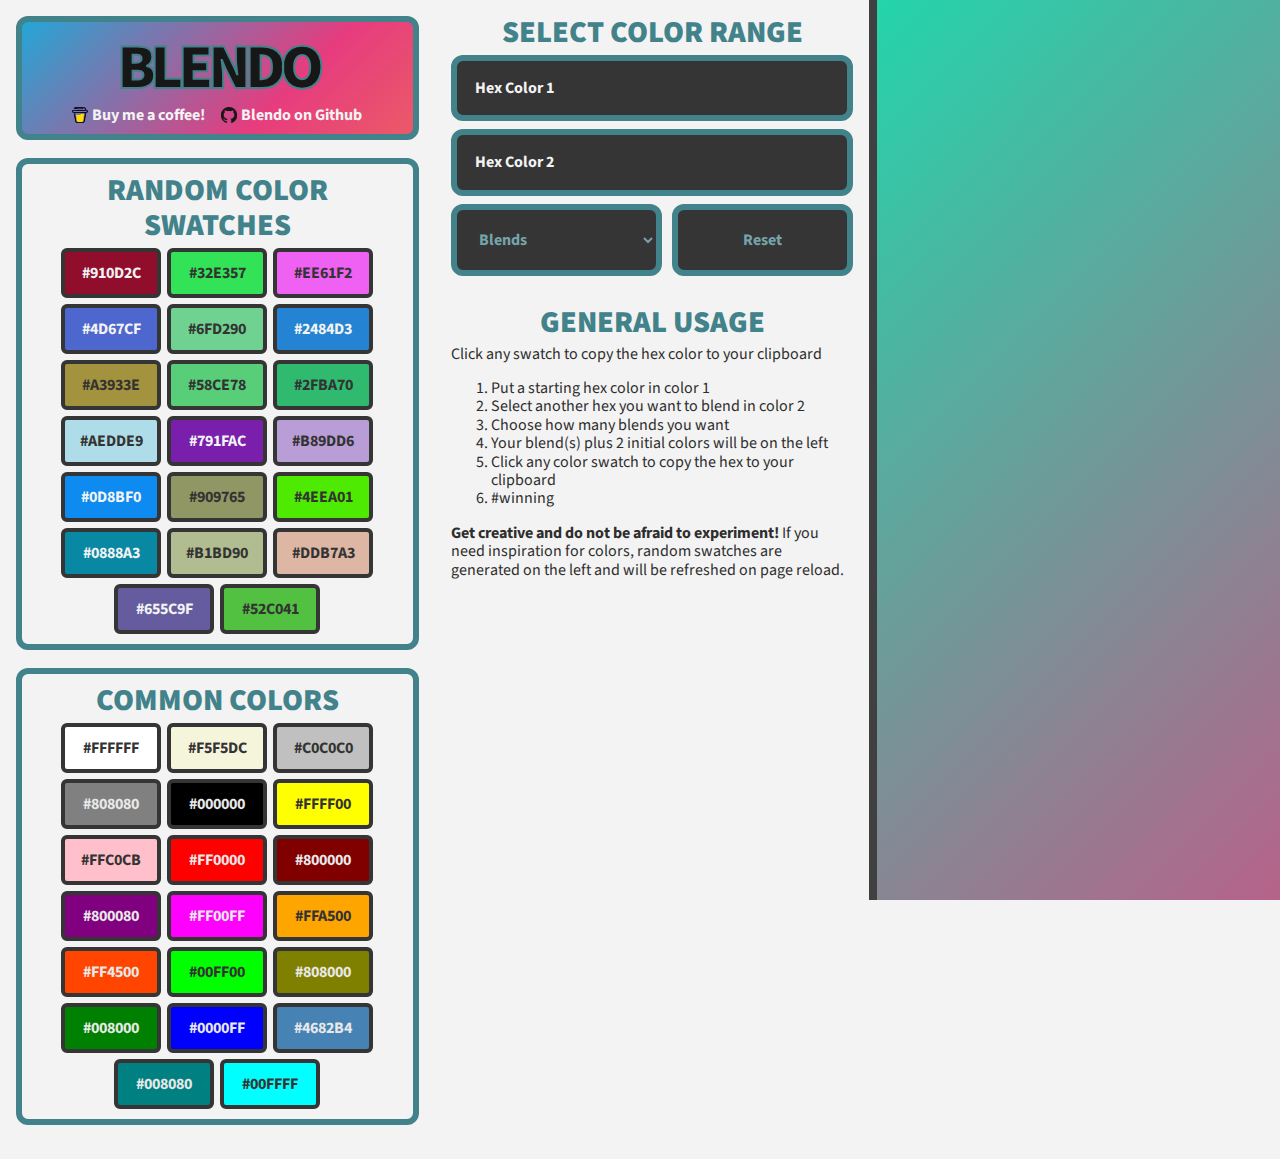
==== index.html @ 16f3e4ae "Added chenge even listeners" ====
<!DOCTYPE html>
<html lang="en">
<head>
    <meta charset="UTF-8">
    <meta http-equiv="X-UA-Compatible" content="IE=edge">
    <meta name="viewport" content="width=device-width, initial-scale=1.0">
    <meta name="robots" content="index, follow">
    <meta name="description" content="Blendo is a hex color blender used for web design.  Get inspiration with random color swatches and common colors easily selected and able to blend up to 10 times."/>
    <meta property="og:url" content="https://sfritsen.github.io/blendo/"/>
    <link rel="canonical" href="https://sfritsen.github.io/blendo/" />
    <link rel="apple-touch-icon" sizes="180x180" href="./images/apple-touch-icon.png">
    <link rel="icon" type="image/png" sizes="32x32" href="./images/favicon-32x32.png">
    <link rel="icon" type="image/png" sizes="16x16" href="./images/favicon-16x16.png">
    <link rel="stylesheet" href="./reset.css">
    <link rel="stylesheet" href="./style.css">
    <title>Blendo - Hex Color Blender</title>
</head>
<body>

    <main class="wrapper">
        <div class="col column1">
            <div class="logo">
                <div class="title">Blendo</div>
                <div class="subtitle">
                    <img class="icon" src="./images/bmc-logo-no-background.png" alt="github icon">
                    <a class="icon_text" href="https://www.buymeacoffee.com/sfritsen" target="_blank">Buy me a coffee!</a>
                    <img class="icon" src="./images/github.png" alt="github icon">
                    <a class="icon_text" href="https://github.com/sfritsen/blendo" target="_blank">Blendo on Github</a>    
                </div>
            </div>
            <div class="swatch_container">
                <div class="section_title">Random Color Swatches</div>
                <div class="swatches" id="random_swatch_container"></div>
            </div>
            <div class="swatch_container">
                <div class="section_title">Common Colors</div>
                <div class="swatches">
                    <div class="ctc color-swatch" style="background: #FFFFFF; color: #333333;">#FFFFFF</div>
                    <div class="ctc color-swatch" style="background: #f5f5dc; color: #333333;">#f5f5dc</div>
                    <div class="ctc color-swatch" style="background: #C0C0C0; color: #333333;">#C0C0C0</div>
                    <div class="ctc color-swatch" style="background: #808080; color: #e8e8e8;">#808080</div>
                    <div class="ctc color-swatch" style="background: #000000; color: #e8e8e8;">#000000</div>           
                    <div class="ctc color-swatch" style="background: #FFFF00; color: #333333;">#FFFF00</div>
                    <div class="ctc color-swatch" style="background: #ffc0cb; color: #333333;">#ffc0cb</div>
                    <div class="ctc color-swatch" style="background: #FF0000; color: #e8e8e8;">#FF0000</div>
                    <div class="ctc color-swatch" style="background: #800000; color: #e8e8e8;">#800000</div>
                    <div class="ctc color-swatch" style="background: #800080; color: #e8e8e8;">#800080</div>
                    <div class="ctc color-swatch" style="background: #FF00FF; color: #e8e8e8;">#FF00FF</div>
                    <div class="ctc color-swatch" style="background: #ffa500; color: #333333;">#ffa500</div>
                    <div class="ctc color-swatch" style="background: #ff4500; color: #e8e8e8;">#ff4500</div>
                    <div class="ctc color-swatch" style="background: #00FF00; color: #333333;">#00FF00</div>
                    <div class="ctc color-swatch" style="background: #808000; color: #e8e8e8;">#808000</div>
                    <div class="ctc color-swatch" style="background: #008000; color: #e8e8e8;">#008000</div>
                    <div class="ctc color-swatch" style="background: #0000FF; color: #e8e8e8;">#0000FF</div>
                    <div class="ctc color-swatch" style="background: #4682b4; color: #e8e8e8;">#4682b4</div>
                    <div class="ctc color-swatch" style="background: #008080; color: #e8e8e8;">#008080</div>
                    <div class="ctc color-swatch" style="background: #00FFFF; color: #333333">#00FFFF</div>
                </div>
            </div>
        </div>
        <div class="col column2">
            <div class="section_title">Select Color Range</div>
            <input id="color1" maxlength="7" value="" placeholder="Hex Color 1">
            <input id="color2" maxlength="7" value="" placeholder="Hex Color 2">
            <div class="controls-row">
                <select id="numberOfBlends">
                    <option selected>Blends</option>
                    <option id="1">1</option>
                    <option id="2">2</option>
                    <option id="3">3</option>
                    <option id="4">4</option>
                    <option id="5">5</option>
                    <option id="6">6</option>
                    <option id="7">7</option>
                    <option id="8">8</option>
                    <option id="9">9</option>
                    <option id="10">10</option>
                </select>
                <button id="btnReset">Reset</button>
            </div>
            <div class="usage_container">
                <div class="section_title">General usage</div>
                Click any swatch to copy the hex color to your clipboard
                <ol>
                    <li>Put a starting hex color in color 1</li>
                    <li>Select another hex you want to blend in color 2</li>
                    <li>Choose how many blends you want</li>
                    <li>Your blend(s) plus 2 initial colors will be on the left</li>
                    <li>Click any color swatch to copy the hex to your clipboard</li>
                    <li>#winning</li>
                </ol>

                <strong>Get creative and do not be afraid to experiment!</strong>
                If you need inspiration for colors, random swatches are generated on the left and will be refreshed on page reload.
            </div>
            <div class="alert_container" id="copied_alert"></div>
        </div>
        <div id="swatches" class="col column3"></div>
    </main>

</body>
</html>

<script type="text/javascript">

    window.addEventListener("load", function() {
        document.getElementById('copied_alert').style.display = 'none';
        generateColorGrid();
        ctcClickAdd();
        processHex();
    });

    function ctcClickAdd() {
        const swatches = document.querySelectorAll('.ctc');

        swatches.forEach(swatch => {
            swatch.addEventListener('click', copyToClipboard);
        });
    }

    function copyToClipboard(event) {
        // Get clicked contents
        const content = event.currentTarget.innerHTML;
        const copiedAlert = document.getElementById('copied_alert');
        
        // Copy to clipboard
        navigator.clipboard.writeText(content);

        // Show alert if not on mobile
        if (window.innerWidth > 576) {
            copiedAlert.style.display = "flex";
            copiedAlert.style.backgroundColor = content;

            // Clear classList
            copiedAlert.classList.remove('isLightBackground');
            copiedAlert.classList.remove('isDarkBackground');

            // Determine luminance for font color
            const luminance = isLightColor(content);
            if (luminance == true) {
                copiedAlert.classList.add('isLightBackground');
            } else {
                copiedAlert.classList.add('isDarkBackground');
            }
        }

        // Message to display in alert
        copiedAlert.innerHTML = content + "<br>Copied";

        // Set the delay (in milliseconds)
        const delay = 2000; // 2 seconds

        // Hide alert based on delay
        setTimeout(() => {
            copiedAlert.style.display = "none";
        }, delay);
    }

    function generateColorGrid() {

        let waterfallContainer = document.getElementById("random_swatch_container");

        for (let i = 0; i < 20; i++) {
            const swatch = document.createElement('div');
            let swatchColor = '#'+getRandomHexColor();

            swatch.classList.add('ctc');
            swatch.classList.add('color-swatch');

            // Determine luminance for font color
            const luminance = isLightColor(swatchColor);
            if (luminance == true) {
                swatch.classList.add('isLightBackground');
            } else {
                swatch.classList.add('isDarkBackground');
            }

            swatch.style.backgroundColor = swatchColor;
            swatch.id = "hex" + swatchColor;
            swatch.innerHTML = swatchColor;
            waterfallContainer.appendChild(swatch);
        }
    }

    document.getElementById("color1").addEventListener("keyup", (e) => {
        let color1 = document.getElementById("color1");
        color1.value = validateInput(color1);
        processHex();
    });

    document.getElementById("color1").addEventListener("change", (e) => {
        let color1 = document.getElementById("color1");
        color1.value = validateInput(color1);
        processHex();
    });

    document.getElementById("color2").addEventListener("keyup", (e) => {
        let color2 = document.getElementById("color2");
        color2.value = validateInput(color2);
        processHex();
    });

    document.getElementById("color2").addEventListener("change", (e) => {
        let color2 = document.getElementById("color2");
        color2.value = validateInput(color2);
        processHex();
    });

    document.getElementById("numberOfBlends").addEventListener("change", (e) => processHex() );

    document.getElementById("btnReset").addEventListener("click", (e) => {
        document.getElementById("color1").value = "";
        document.getElementById("color2").value = "";
        document.getElementById("numberOfBlends").selectedIndex = 0;
        swatches.innerHTML = '';
    });

    function validateInput(inputtxt) {
        // Allowed characters
        const validCharacters = /^[a-fA-F0-9#]+$/;

        // Check supplied input against valid characters
        if (validCharacters.test(inputtxt.value)) {

            // If only valid characters are used, check index of # or if one exists
            if (inputtxt.value.indexOf("#") === 0 || !inputtxt.value.includes("#")) {

                // Split the input into array
                const count = (inputtxt.value.split("#").length - 1);
                
                // Detects if multiple # are entered
                if (count > 1) {
                    return "";
                } else {
                    return inputtxt.value = inputtxt.value.replace(/\s/g, "");
                }
                
            } else {
                return "";
            }

        } else {
            // Invalid characters were found, clear input
            return "";
        }
    }

    function processHex() {
        // Get color1 and color2 and swatches container
        let color1 = document.getElementById("color1").value;
        let color2 = document.getElementById("color2").value;
        let numberOfBlends = document.getElementById("numberOfBlends").value;
        let swatches = document.getElementById("swatches");

        // Exit out if either color is empty
        if (!color1 || !color2) return;

        // Validate inputs
        color1 = hexColorValidation(color1);
        color2 = hexColorValidation(color2);

        // Clear blend swatches
        swatches.innerHTML = '';

        // Call midpoints function and pass the 2 colors
        const midpointColors = findMidpointColors(color1, color2, numberOfBlends);

        // Create fragment to append after foreach
        let toAdd = document.createDocumentFragment();

        // Calculates total divs plus the 2 supplied
        const totalDivs = Number(numberOfBlends) + 2;

        // Loop through returned array, calculate height and build divs for each
        midpointColors.forEach((value) => {

            // Calculate height percentage for every needed new div
            const divPercentage = Math.round((100 / Number(totalDivs)) * 100) / 100;

            // Create divs
            let newDiv = document.createElement('div');

            // Determine luminance for font color
            const luminance = isLightColor(value); 
            if (luminance == true) {
                newDiv.classList.add('isLightBackground');
            } else {
                newDiv.classList.add('isDarkBackground');
            }

            newDiv.classList.add('ctc'); // Add copy to clipboard
            newDiv.innerHTML = value;
            newDiv.style.backgroundColor = value;
            newDiv.style.height = divPercentage+'%';
            toAdd.appendChild(newDiv);
        });

        // Add to swatches section
        swatches.appendChild(toAdd);

        // ReAdd onclicks for copy to clipboard
        ctcClickAdd();
    }

    // Validate and clean inputted colors
    function hexColorValidation(hexColor) {

        // Get the first character of hexColor
        const hashtag = hexColor.charAt(0);

        // Strip the leading hashtag if found
        if (hashtag === "#") {
            hexColor = hexColor.substring(1);
        }

        // If hexColor is 3, convert to 6 digit hex
        if (hexColor.length === 3) {
            // Split the hex color into separate characters
            const [r, g, b] = hexColor.split('');

            // Convert each character to a 2 digit string and concatenate them
            hexColor = `${r}${r}${g}${g}${b}${b}`;
        }

        // To help prevent invalid inputs, fill random values to make full hex color
        const filler = 6 - hexColor.length;
        hexColor += getRandomHexColor(filler);

        // Add hashtag and return full hex color
        return hexColor = "#" + hexColor;
    }

    function getRandomHexColor(chars = 6) {
        const letters = '0123456789ABCDEF';
        let color = '';
        for (let i = 0; i < chars; i++) {
            color += letters[Math.floor(Math.random() * 16)];
        }
        return color;
    }

    function findMidpointColors(color1, color2, numberOfBlends) {
        // Steps to blend
        let steps = Number(numberOfBlends) + 1;
        
        // Size of each step
        let stepSize = 1 / steps;

        // Convert the hex color strings to RGB values
        let rgb1 = hexToRgb(color1);
        let rgb2 = hexToRgb(color2);

        // Calculate the step size for each color component
        let rStep = (rgb2.r - rgb1.r) * stepSize;
        let gStep = (rgb2.g - rgb1.g) * stepSize;
        let bStep = (rgb2.b - rgb1.b) * stepSize;

        // Create an array to store the midpoint colors
        let colors = [];

        // Loop through the steps and find the midpoint colors
        for (var i = 0; i <= steps; i++) {
            let r = Math.round(rgb1.r + rStep * i);
            let g = Math.round(rgb1.g + gStep * i);
            let b = Math.round(rgb1.b + bStep * i);
            colors.push(rgbToHex(r, g, b));
        }

        // Return the array of midpoint colors
        return colors;
    }

    // Determine light vs dark color for overlay text
    function isLightColor(hexColor) {

        // Convert hex color to RGB
        const red = parseInt(hexColor.substring(1, 3), 16);
        const green = parseInt(hexColor.substring(3, 5), 16);
        const blue = parseInt(hexColor.substring(5, 7), 16);

        // Calculate luminance using sRGB color space formula
        const luminance = 0.2126 * red + 0.7152 * green + 0.0722 * blue;

        // Compare relative luminance to threshold value
        if (luminance > 128) {
            return true; // Is light color
        } else {
            return false; // Is dark color
        }
    }

    // Convert hex color strings to RGB
    function hexToRgb(hex) {
        let r = parseInt(hex.slice(1, 3), 16);
        let g = parseInt(hex.slice(3, 5), 16);
        let b = parseInt(hex.slice(5, 7), 16);
        return { r: r, g: g, b: b };
    }

    // Convert RGB values to hex color
    function rgbToHex(r, g, b) {
        let hex = "#" + ((1 << 24) + (r << 16) + (g << 8) + b).toString(16).slice(1);
        return hex;
    }
    
</script>
---- style.css ----
@import url('https://fonts.googleapis.com/css2?family=Source+Sans+Pro:wght@400;900&display=swap');

:root {
    font-size: 16px;
    --col-padding: 16px;
    --global-border-radius: 12px;
    --border-size: 6px;
    --accent-color: #42828A;
    --light-color: #f3f3f3;
    --dark-color: #353535;
}

html, body {
    font-family: 'Source Sans Pro', sans-serif;
    font-weight: 400;
    color: #2e2e2e;
    background: var(--light-color);
    margin: 0;
    padding: 0;
}

.wrapper {
    display: flex;
    flex-wrap: wrap;
    height: 100vh;
}

.wrapper > * {
    box-sizing: border-box;
    flex-shrink: 0;
    width: 100%;
    max-width: 100%;
}

.col {
    flex: 1 0 0%;
}

.logo {
    background: linear-gradient(-45deg, #23d5ab, #ee7752, #e73c7e, #23a6d5);
    animation: gradient 6s ease infinite;
    background-size: 200% 200%;
    border: var(--border-size) solid var(--accent-color);
    border-radius: var(--global-border-radius);
    padding: 10px;
    text-align: center;
    margin-bottom: 18px;
}

.logo .title {
    font-size: 4rem;
    font-weight: 900;
    text-transform: uppercase;
    color: #171717;
    letter-spacing: -6px;
    -webkit-text-stroke: 2px var(--accent-color);
}

.logo a {
    margin-right: 16px;
}

.logo a:last-child {
    margin-right: 0;
}

.subtitle {
    display: flex;
    align-items: center;
    justify-content: center;
}

.icon {
    width: 16px;
    height: 16px;
    margin-right: 4px;
}

.icon_text {
    font-weight: bold;
}

@keyframes gradient {
	0% {
		background-position: 0% 50%;
	}
	50% {
		background-position: 100% 50%;
	}
	100% {
		background-position: 0% 50%;
	}
}

a:link, a:visited, a:active, a:focus {
    text-decoration: none;
    color: var(--light-color);
}
a:hover {
    text-decoration: underline;
    text-decoration-skip-ink: auto;
}

.column1{
    padding: var(--col-padding);
}

.column2 {
    display: flex;
    flex-direction: column;
    padding: var(--col-padding);
}

.column3 {
    background: linear-gradient(-45deg, #ee7752, #23a6d5, #e73c7e, #23d5ab);
    animation: gradient 8s ease infinite;
    background-size: 400% 400%;
    border-left: 8px solid #404040;
    padding: 0;
    height: 100vh;
}

.column3 > div {
    display: flex;
    align-items: center;
    justify-content: center;
    font-weight: bold;
    text-transform: uppercase;
}

.controls-row {
    display: flex;
    justify-content: space-between;
    gap: 10px;
}

.controls-row > * {
    flex-grow: 1;
}

.swatch_container {
    background: var(--light-color);
    border: var(--border-size) solid var(--accent-color);
    border-radius: var(--global-border-radius);
    padding: 10px;
    margin-bottom: 18px;
}

.section_title {
    font-size: 1.9rem;
    font-weight: 900;
    text-align: center;
    color: var(--accent-color);
    margin-bottom: 4px;
    text-transform: uppercase;
}

.swatches {
    display: flex;
    flex-wrap: wrap;
    align-items: center;
    justify-content: center;
    gap: 6px;
}

.color-swatch {
    display: flex;
    align-items: center;
    justify-content: space-evenly;
    border: 4px solid var(--dark-color);
    border-radius: 6px;
    width: 100px;
    height: 50px;
    font-weight: bold;
    text-transform: uppercase;
    text-align: center;
    cursor: pointer;
}

input {
    background: var(--dark-color);
    border: var(--border-size) solid var(--accent-color);
    border-radius: var(--global-border-radius);
    padding: 18px;
    font-weight: bold;
    color: #76a4aa;
    margin-bottom: 8px;
    outline: none;
}

select {
    background: var(--dark-color);
    border: var(--border-size) solid var(--accent-color);
    border-radius: var(--global-border-radius);
    padding: 18px;
    font-weight: bold;
    color: #76a4aa;
}

::-webkit-input-placeholder {
    font-weight: bold;
    color: var(--light-color);
}

::-moz-placeholder {
    font-weight: bold;
    color: var(--light-color);
}

::-ms-placeholder {
    font-weight: bold;
    color: var(--light-color);
}

::placeholder {
    font-weight: bold;
    color: var(--light-color);
}

button {
    background: var(--dark-color);
    border: var(--border-size) solid var(--accent-color);
    border-radius: var(--global-border-radius);
    padding: 18px;
    font-weight: bold;
    color: #76a4aa;
    transition: 0.5s;
}

button:hover {
    background: var(--accent-color);
    color: var(--dark-color);
}

.usage_container {
    font-size: 1rem;
    margin: 30px 0;
}

.alert_container {
    display: none;
    align-items: center;
    justify-content: center;
    border: var(--border-size) solid var(--dark-color);
    border-radius: var(--global-border-radius);
    padding: 20px 0;
    text-transform: uppercase;
    font-size: 2rem;
    font-weight: 900;
    text-align: center;
}

.ctc {
    cursor: pointer;
}

.isLightBackground {
    color: #333;
}

.isDarkBackground {
    color: var(--light-color);
}

@media (max-width: 576px) {
    .col {
        flex-basis: auto;
    }
    .column1 {
        padding-bottom: 0;
        margin-bottom: -8px;
    }
    .column2 {
        padding-top: 0;
    }
    .column3 {
        border-left: none;
        height: 500px;
    }
    .swatch_container, .usage_container {
        display: none;
    }
    .subtitle {
        font-size: 0.9rem;
    }
    .section_title {
        font-size: 1.7rem;
        margin-bottom: 4px;
    }
    input, select, button {
        padding: 12px;
        margin-bottom: 8px;
    }
}
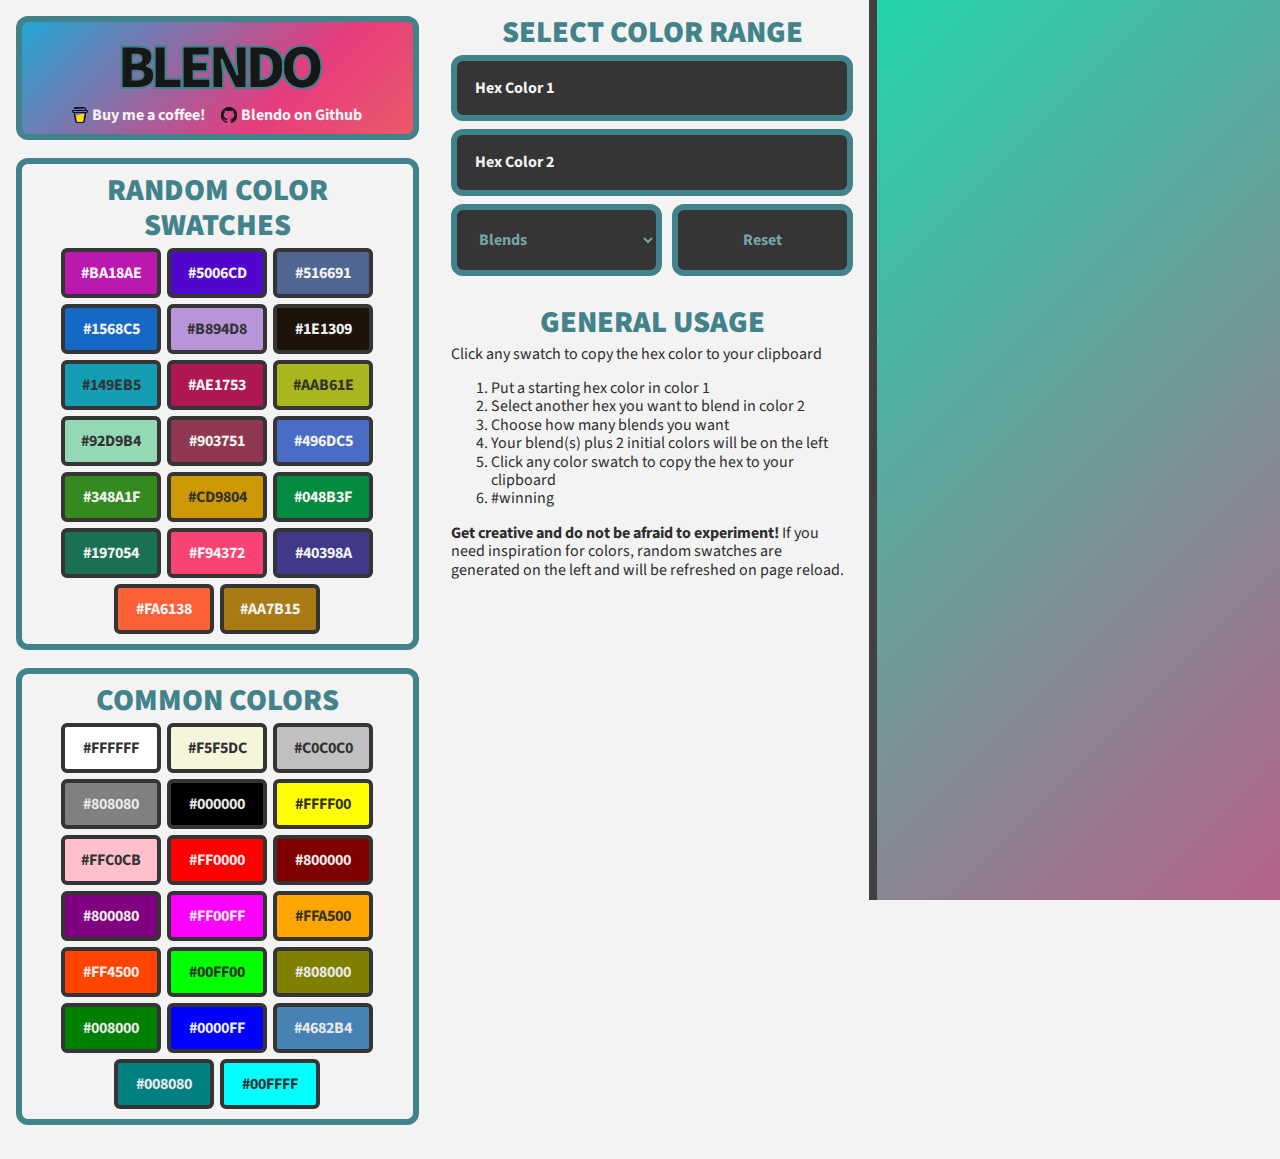
==== commit 940954af: "Added chenge even listeners" ====
--- a/index.html
+++ b/index.html
@@ -182,32 +182,28 @@
         }
     }
 
-    document.getElementById("color1").addEventListener("keyup", (e) => {
+    // Process color inputs
+    document.getElementById("color1").addEventListener("keyup", (e) => processColor1());
+    document.getElementById("color1").addEventListener("change", (e) => processColor1());
+    document.getElementById("color2").addEventListener("keyup", (e) => processColor2());
+    document.getElementById("color2").addEventListener("change", (e) => processColor2());
+
+    function processColor1() {
         let color1 = document.getElementById("color1");
         color1.value = validateInput(color1);
         processHex();
-    });
-
-    document.getElementById("color1").addEventListener("change", (e) => {
-        let color1 = document.getElementById("color1");
-        color1.value = validateInput(color1);
-        processHex();
-    });
-
-    document.getElementById("color2").addEventListener("keyup", (e) => {
+    }
+
+    function processColor2() {
         let color2 = document.getElementById("color2");
         color2.value = validateInput(color2);
         processHex();
-    });
-
-    document.getElementById("color2").addEventListener("change", (e) => {
-        let color2 = document.getElementById("color2");
-        color2.value = validateInput(color2);
-        processHex();
-    });
-
+    }
+
+    // Event listener for blends select
     document.getElementById("numberOfBlends").addEventListener("change", (e) => processHex() );
 
+    // Reset button
     document.getElementById("btnReset").addEventListener("click", (e) => {
         document.getElementById("color1").value = "";
         document.getElementById("color2").value = "";
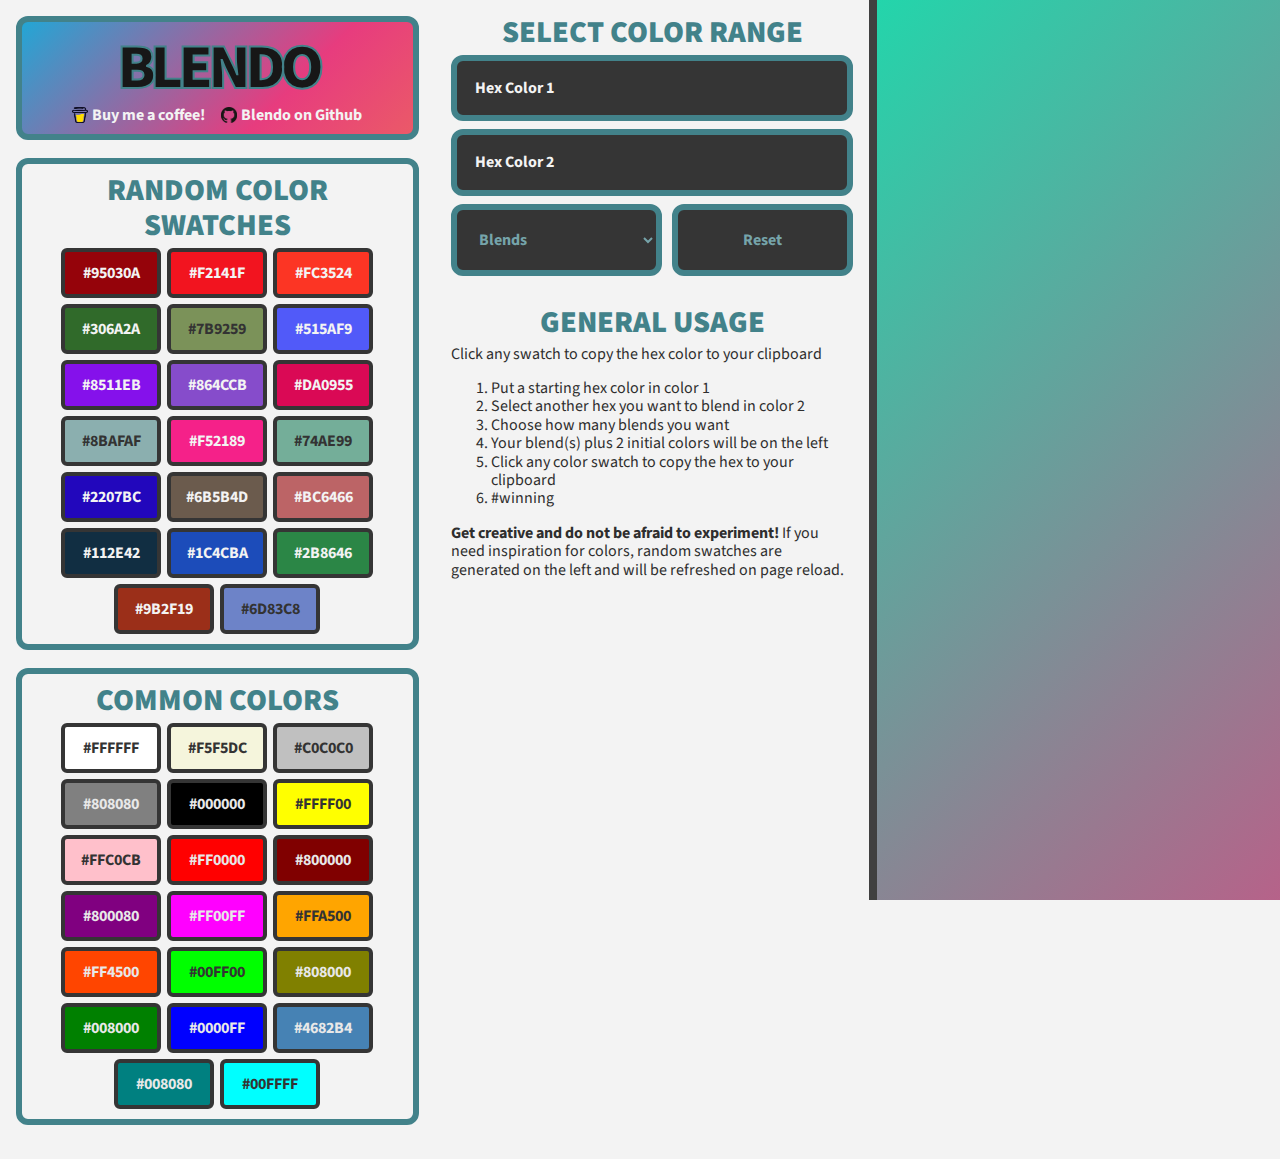
==== commit 1299f916: "Paste listener added" ====
--- a/index.html
+++ b/index.html
@@ -110,6 +110,37 @@
         processHex();
     });
 
+    // Process color inputs
+    document.getElementById("color1").addEventListener("keyup", (e) => processColor1());
+    document.getElementById("color1").addEventListener("change", (e) => processColor1());
+    document.getElementById("color1").addEventListener("paste", (e) => processColor1());
+    document.getElementById("color2").addEventListener("keyup", (e) => processColor2());
+    document.getElementById("color2").addEventListener("change", (e) => processColor2());
+    document.getElementById("color2").addEventListener("paste", (e) => processColor2());
+
+    function processColor1() {
+        let color1 = document.getElementById("color1");
+        color1.value = validateInput(color1);
+        processHex();
+    }
+
+    function processColor2() {
+        let color2 = document.getElementById("color2");
+        color2.value = validateInput(color2);
+        processHex();
+    }
+
+    // Event listener for blends select
+    document.getElementById("numberOfBlends").addEventListener("change", (e) => processHex() );
+
+    // Reset button
+    document.getElementById("btnReset").addEventListener("click", (e) => {
+        document.getElementById("color1").value = "";
+        document.getElementById("color2").value = "";
+        document.getElementById("numberOfBlends").selectedIndex = 0;
+        swatches.innerHTML = '';
+    });
+
     function ctcClickAdd() {
         const swatches = document.querySelectorAll('.ctc');
 
@@ -181,35 +212,6 @@
             waterfallContainer.appendChild(swatch);
         }
     }
-
-    // Process color inputs
-    document.getElementById("color1").addEventListener("keyup", (e) => processColor1());
-    document.getElementById("color1").addEventListener("change", (e) => processColor1());
-    document.getElementById("color2").addEventListener("keyup", (e) => processColor2());
-    document.getElementById("color2").addEventListener("change", (e) => processColor2());
-
-    function processColor1() {
-        let color1 = document.getElementById("color1");
-        color1.value = validateInput(color1);
-        processHex();
-    }
-
-    function processColor2() {
-        let color2 = document.getElementById("color2");
-        color2.value = validateInput(color2);
-        processHex();
-    }
-
-    // Event listener for blends select
-    document.getElementById("numberOfBlends").addEventListener("change", (e) => processHex() );
-
-    // Reset button
-    document.getElementById("btnReset").addEventListener("click", (e) => {
-        document.getElementById("color1").value = "";
-        document.getElementById("color2").value = "";
-        document.getElementById("numberOfBlends").selectedIndex = 0;
-        swatches.innerHTML = '';
-    });
 
     function validateInput(inputtxt) {
         // Allowed characters
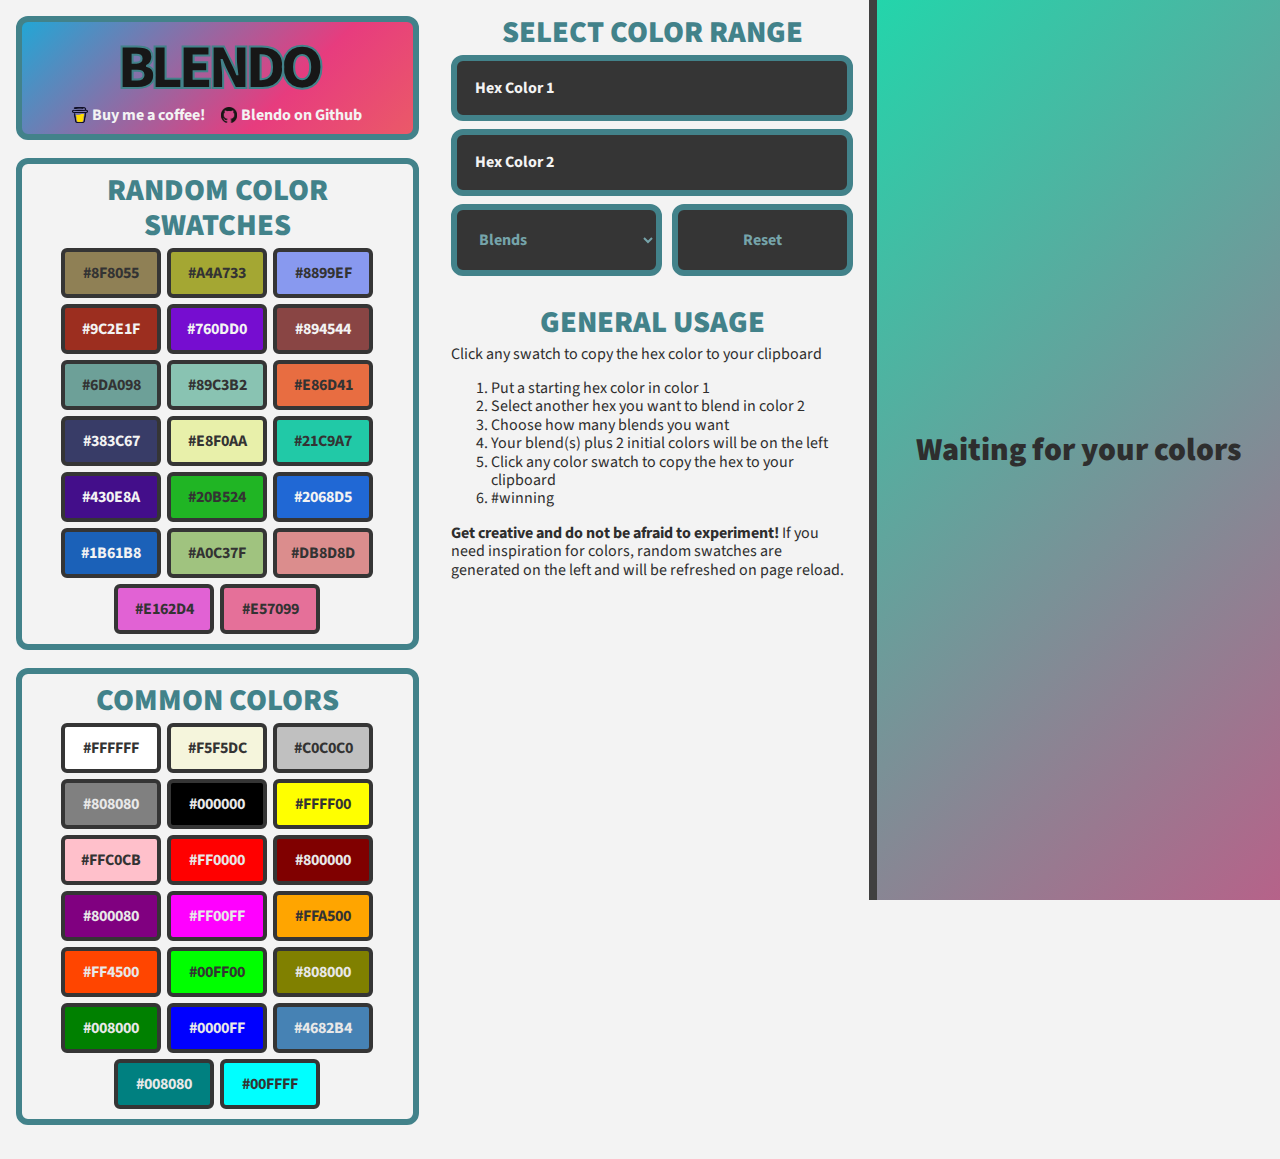
==== commit 85ac4a52: "Adding waiting message" ====
--- a/index.html
+++ b/index.html
@@ -103,7 +103,10 @@
 
 <script type="text/javascript">
 
+    const swatchFillerText = '<span>Waiting for your colors</span>';
+
     window.addEventListener("load", function() {
+        document.getElementById('swatches').innerHTML = swatchFillerText;
         document.getElementById('copied_alert').style.display = 'none';
         generateColorGrid();
         ctcClickAdd();
@@ -138,7 +141,8 @@
         document.getElementById("color1").value = "";
         document.getElementById("color2").value = "";
         document.getElementById("numberOfBlends").selectedIndex = 0;
-        swatches.innerHTML = '';
+        swatches.innerHTML = swatchFillerText;
+        swatches.style.display = 'flex';
     });
 
     function ctcClickAdd() {
@@ -153,6 +157,9 @@
         // Get clicked contents
         const content = event.currentTarget.innerHTML;
         const copiedAlert = document.getElementById('copied_alert');
+
+        // Clear existing alert
+        copiedAlert.innerHTML = "";
         
         // Copy to clipboard
         navigator.clipboard.writeText(content);
@@ -168,18 +175,15 @@
 
             // Determine luminance for font color
             const luminance = isLightColor(content);
-            if (luminance == true) {
-                copiedAlert.classList.add('isLightBackground');
-            } else {
-                copiedAlert.classList.add('isDarkBackground');
-            }
+            let bgColor = (luminance === true) ? 'isLightBackground' : 'isDarkBackground';
+            copiedAlert.classList.add(bgColor);
         }
 
         // Message to display in alert
         copiedAlert.innerHTML = content + "<br>Copied";
 
         // Set the delay (in milliseconds)
-        const delay = 2000; // 2 seconds
+        const delay = 3000; // 3 seconds
 
         // Hide alert based on delay
         setTimeout(() => {
@@ -195,17 +199,13 @@
             const swatch = document.createElement('div');
             let swatchColor = '#'+getRandomHexColor();
 
+            // Determine luminance for font color
+            const luminance = isLightColor(swatchColor);
+            let bgColor = (luminance === true) ? 'isLightBackground' : 'isDarkBackground';
+
             swatch.classList.add('ctc');
             swatch.classList.add('color-swatch');
-
-            // Determine luminance for font color
-            const luminance = isLightColor(swatchColor);
-            if (luminance == true) {
-                swatch.classList.add('isLightBackground');
-            } else {
-                swatch.classList.add('isDarkBackground');
-            }
-
+            swatch.classList.add(bgColor);
             swatch.style.backgroundColor = swatchColor;
             swatch.id = "hex" + swatchColor;
             swatch.innerHTML = swatchColor;
@@ -227,11 +227,7 @@
                 const count = (inputtxt.value.split("#").length - 1);
                 
                 // Detects if multiple # are entered
-                if (count > 1) {
-                    return "";
-                } else {
-                    return inputtxt.value = inputtxt.value.replace(/\s/g, "");
-                }
+                return count > 1 ? "" : inputtxt.value = inputtxt.value.replace(/\s/g, "");
                 
             } else {
                 return "";
@@ -251,7 +247,7 @@
         let swatches = document.getElementById("swatches");
 
         // Exit out if either color is empty
-        if (!color1 || !color2) return;
+        if (!color1 || !color2 || numberOfBlends === 'Blends') return;
 
         // Validate inputs
         color1 = hexColorValidation(color1);
@@ -259,6 +255,7 @@
 
         // Clear blend swatches
         swatches.innerHTML = '';
+        swatches.style.display = 'block';
 
         // Call midpoints function and pass the 2 colors
         const midpointColors = findMidpointColors(color1, color2, numberOfBlends);
@@ -275,17 +272,13 @@
             // Calculate height percentage for every needed new div
             const divPercentage = Math.round((100 / Number(totalDivs)) * 100) / 100;
 
+            // Determine luminance for font color
+            const luminance = isLightColor(value); 
+            let bgColor = (luminance === true) ? 'isLightBackground' : 'isDarkBackground';
+
             // Create divs
             let newDiv = document.createElement('div');
-
-            // Determine luminance for font color
-            const luminance = isLightColor(value); 
-            if (luminance == true) {
-                newDiv.classList.add('isLightBackground');
-            } else {
-                newDiv.classList.add('isDarkBackground');
-            }
-
+            newDiv.classList.add(bgColor);
             newDiv.classList.add('ctc'); // Add copy to clipboard
             newDiv.innerHTML = value;
             newDiv.style.backgroundColor = value;
@@ -307,9 +300,7 @@
         const hashtag = hexColor.charAt(0);
 
         // Strip the leading hashtag if found
-        if (hashtag === "#") {
-            hexColor = hexColor.substring(1);
-        }
+        hashtag === "#" ? hexColor = hexColor.substring(1) : null;
 
         // If hexColor is 3, convert to 6 digit hex
         if (hexColor.length === 3) {
@@ -380,11 +371,7 @@
         const luminance = 0.2126 * red + 0.7152 * green + 0.0722 * blue;
 
         // Compare relative luminance to threshold value
-        if (luminance > 128) {
-            return true; // Is light color
-        } else {
-            return false; // Is dark color
-        }
+        return luminance > 128 ? true : false;
     }
 
     // Convert hex color strings to RGB
--- a/style.css
+++ b/style.css
@@ -112,6 +112,9 @@
 }
 
 .column3 {
+    display: flex;
+    align-items: center;
+    justify-content: center;
     background: linear-gradient(-45deg, #ee7752, #23a6d5, #e73c7e, #23d5ab);
     animation: gradient 8s ease infinite;
     background-size: 400% 400%;
@@ -128,6 +131,12 @@
     text-transform: uppercase;
 }
 
+.column3 span {
+    font-size: 2rem;
+    font-weight: 900;
+    text-align: center;
+}
+
 .controls-row {
     display: flex;
     justify-content: space-between;
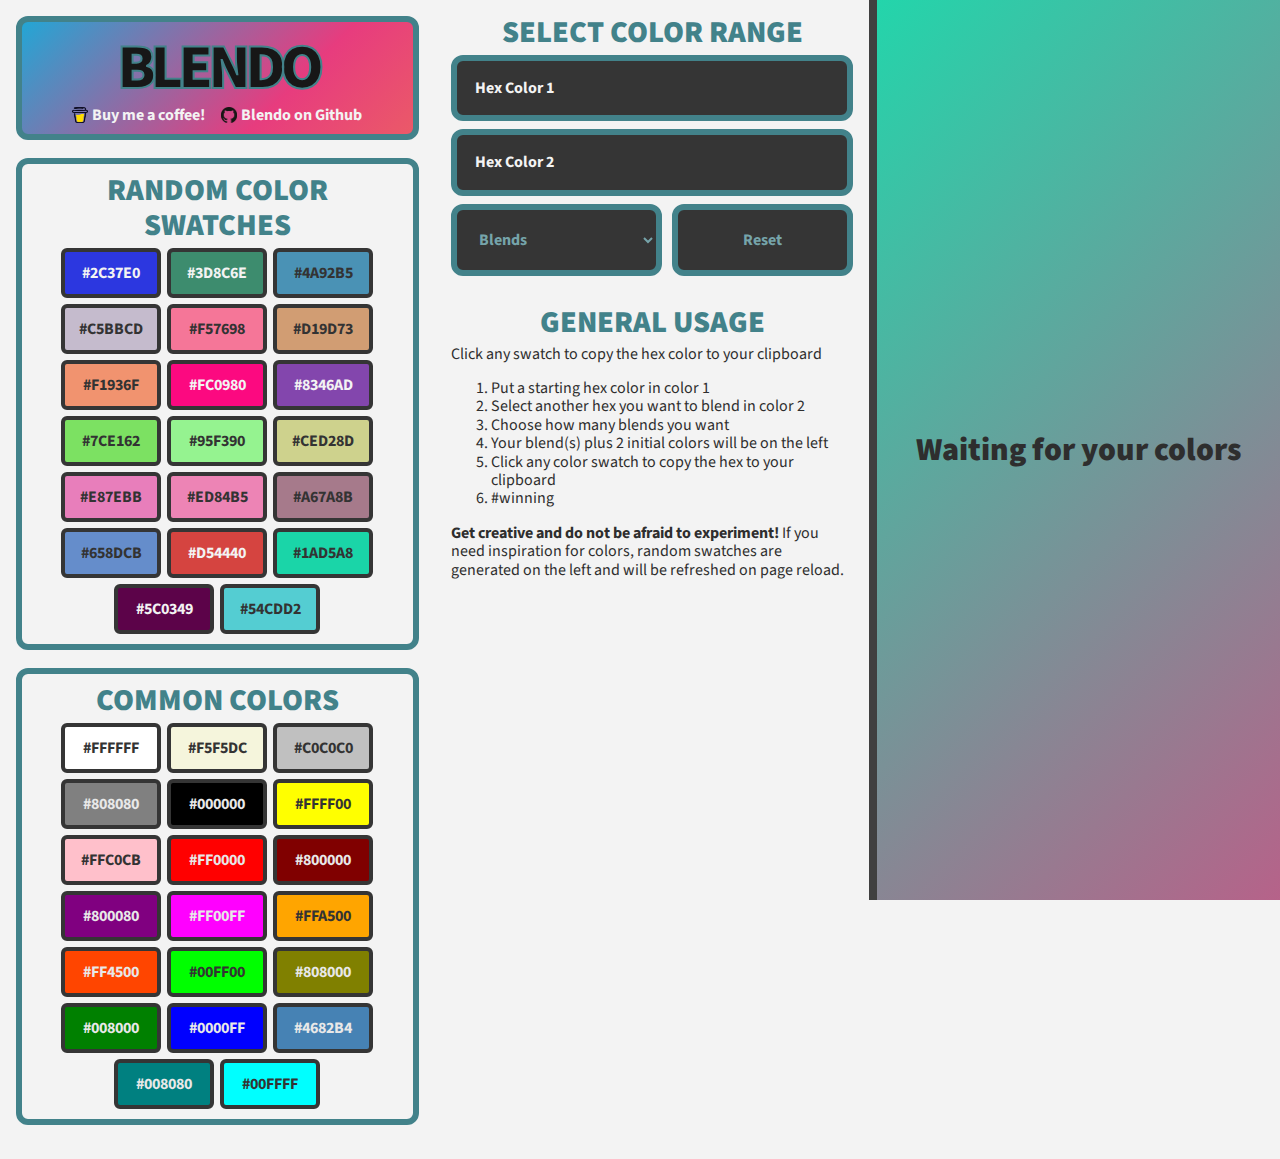
==== commit 768134e0: "Cleanup" ====
--- a/index.html
+++ b/index.html
@@ -7,7 +7,7 @@
     <meta name="robots" content="index, follow">
     <meta name="description" content="Blendo is a hex color blender used for web design.  Get inspiration with random color swatches and common colors easily selected and able to blend up to 10 times."/>
     <meta property="og:url" content="https://sfritsen.github.io/blendo/"/>
-    <link rel="canonical" href="https://sfritsen.github.io/blendo/" />
+    <link rel="canonical" href="https://sfritsen.github.io/blendo/"/>
     <link rel="apple-touch-icon" sizes="180x180" href="./images/apple-touch-icon.png">
     <link rel="icon" type="image/png" sizes="32x32" href="./images/favicon-32x32.png">
     <link rel="icon" type="image/png" sizes="16x16" href="./images/favicon-16x16.png">
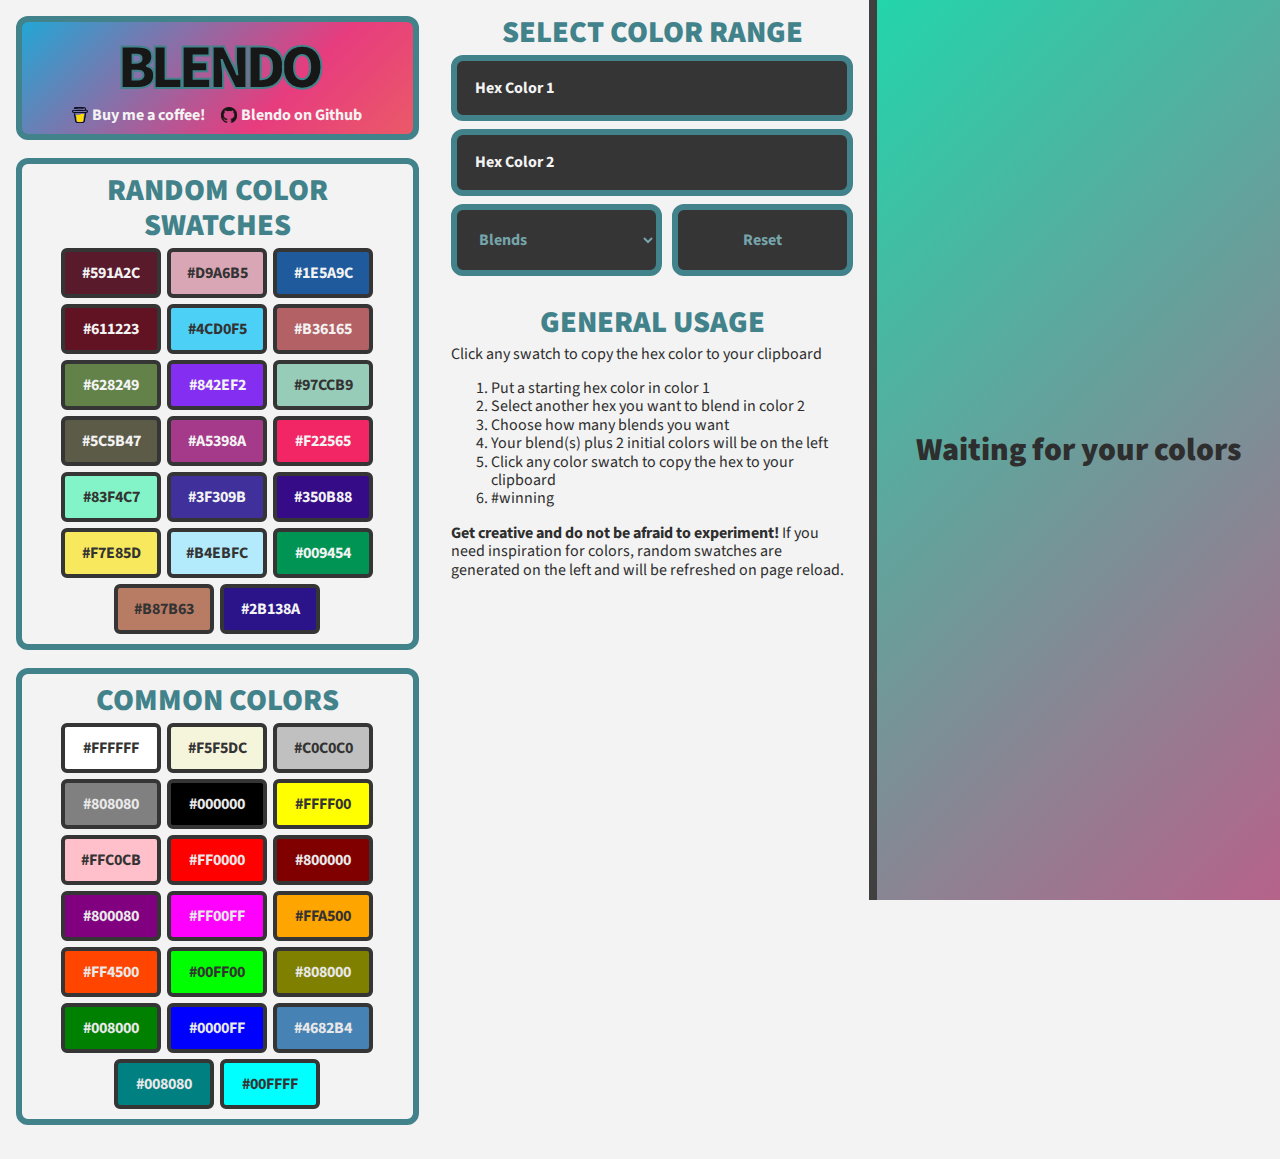
==== commit 1e76e05b: "Mobile view changed" ====
--- a/index.html
+++ b/index.html
@@ -6,8 +6,8 @@
     <meta name="viewport" content="width=device-width, initial-scale=1.0">
     <meta name="robots" content="index, follow">
     <meta name="description" content="Blendo is a hex color blender used for web design.  Get inspiration with random color swatches and common colors easily selected and able to blend up to 10 times."/>
-    <meta property="og:url" content="https://sfritsen.github.io/blendo/"/>
-    <link rel="canonical" href="https://sfritsen.github.io/blendo/"/>
+    <meta property="og:url" content="https://blendo.sadashes.com"/>
+    <link rel="canonical" href="https://blendo.sadashes.com"/>
     <link rel="apple-touch-icon" sizes="180x180" href="./images/apple-touch-icon.png">
     <link rel="icon" type="image/png" sizes="32x32" href="./images/favicon-32x32.png">
     <link rel="icon" type="image/png" sizes="16x16" href="./images/favicon-16x16.png">
--- a/style.css
+++ b/style.css
@@ -286,7 +286,10 @@
         border-left: none;
         height: 500px;
     }
-    .swatch_container, .usage_container {
+    /* .swatch_container, .usage_container {
+        display: none;
+    } */
+    .usage_container {
         display: none;
     }
     .subtitle {
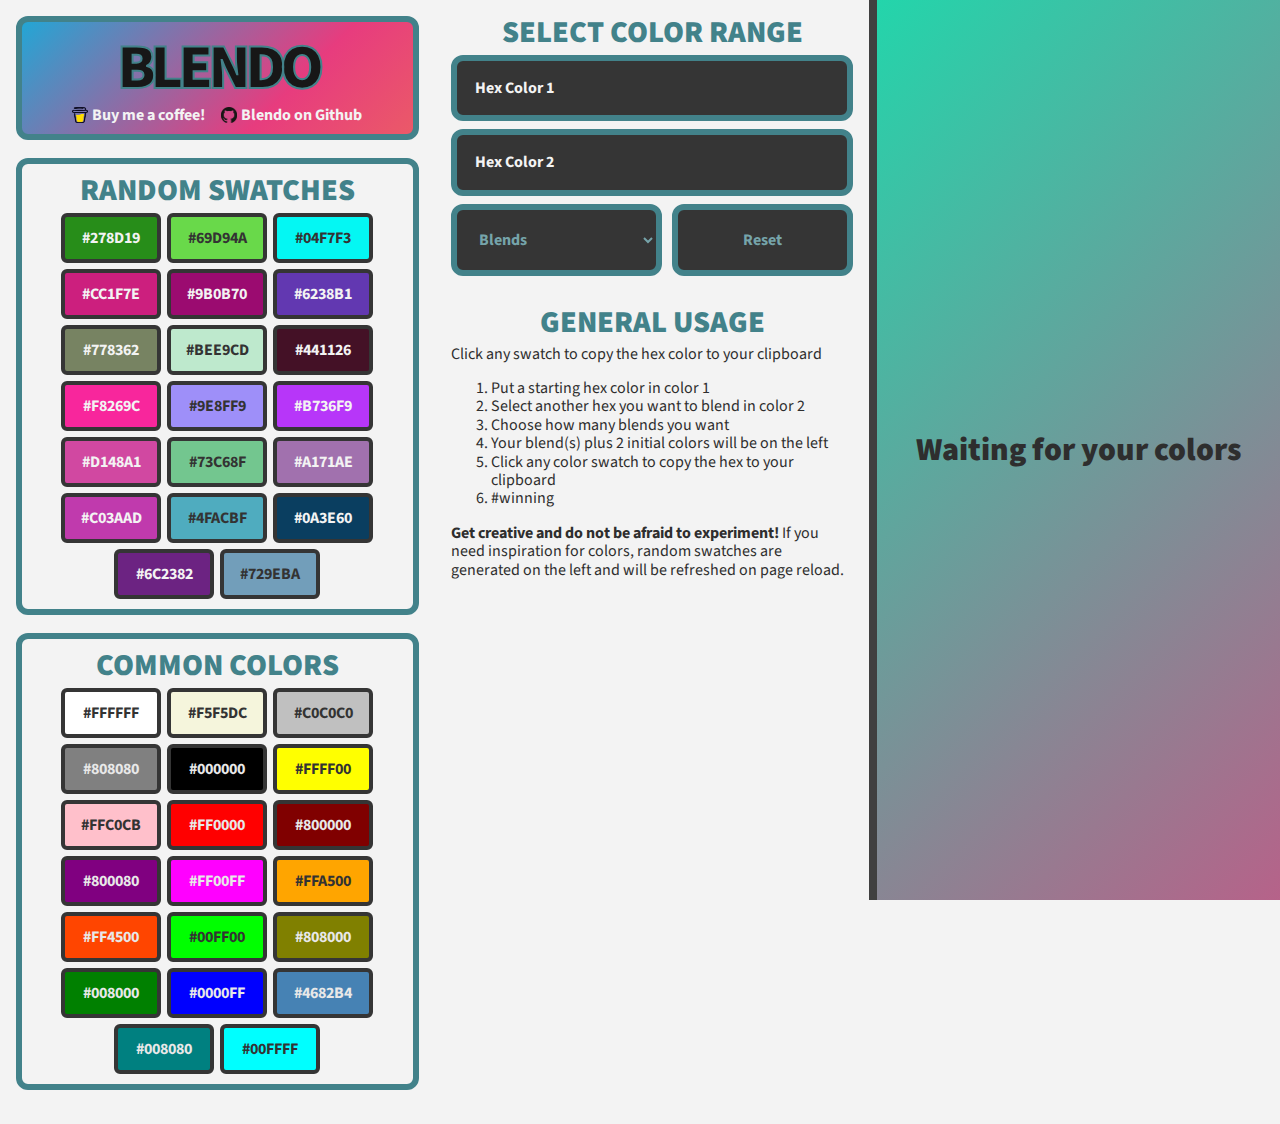
==== commit 5d98cfc9: "Swatch title changed" ====
--- a/index.html
+++ b/index.html
@@ -29,7 +29,7 @@
                 </div>
             </div>
             <div class="swatch_container">
-                <div class="section_title">Random Color Swatches</div>
+                <div class="section_title">Random Swatches</div>
                 <div class="swatches" id="random_swatch_container"></div>
             </div>
             <div class="swatch_container">
--- a/style.css
+++ b/style.css
@@ -286,9 +286,6 @@
         border-left: none;
         height: 500px;
     }
-    /* .swatch_container, .usage_container {
-        display: none;
-    } */
     .usage_container {
         display: none;
     }
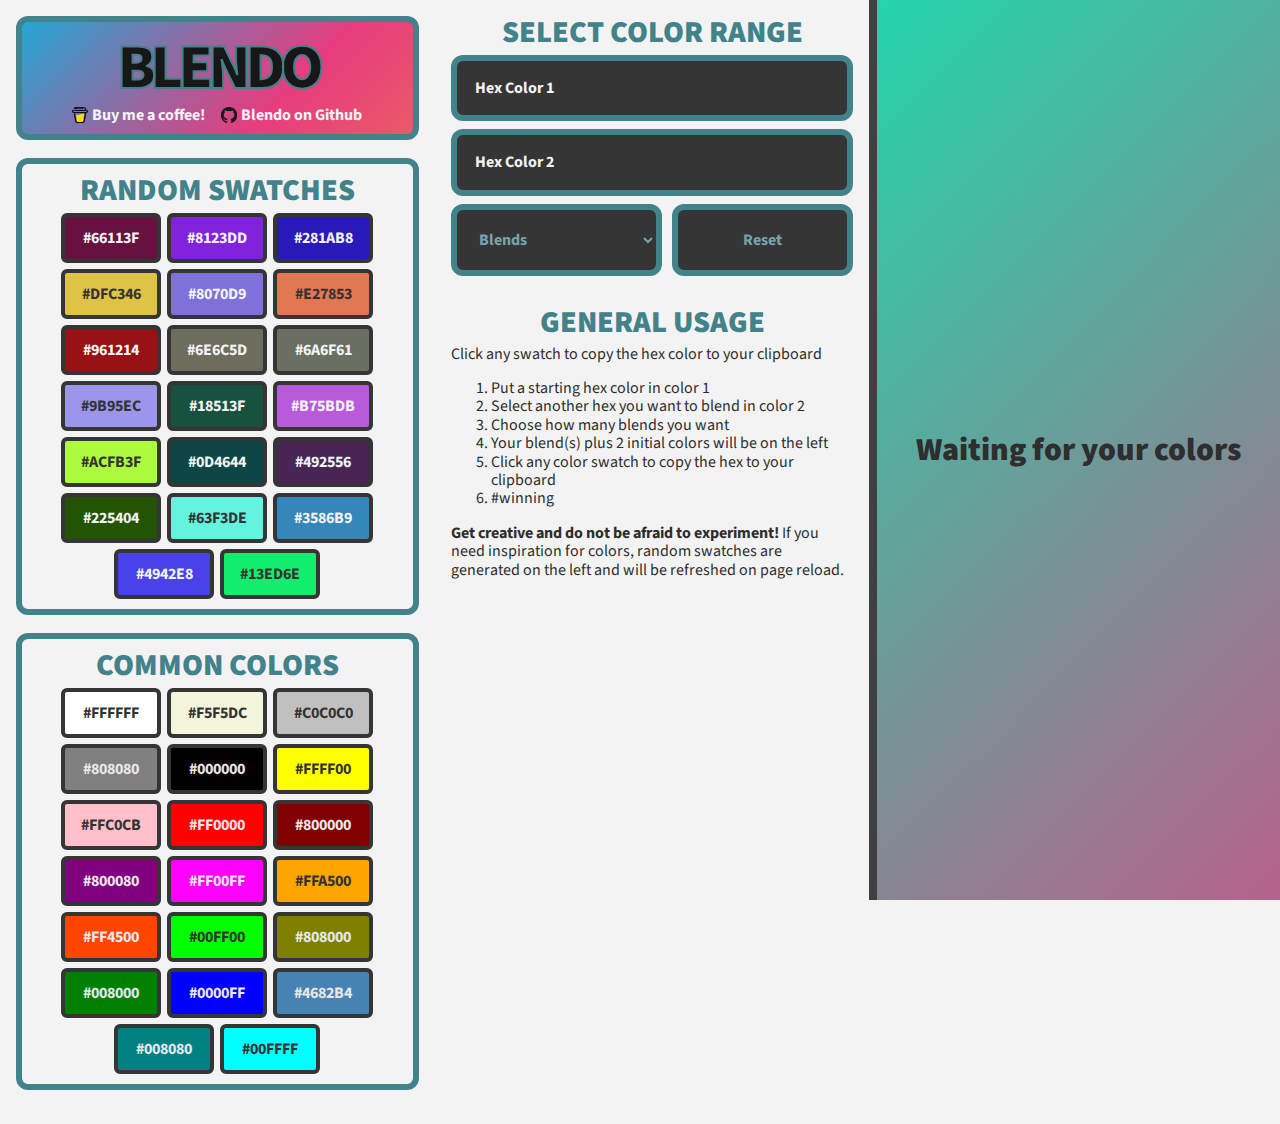
==== commit 7e3d6a4e: "Meta updated" ====
--- a/index.html
+++ b/index.html
@@ -6,8 +6,8 @@
     <meta name="viewport" content="width=device-width, initial-scale=1.0">
     <meta name="robots" content="index, follow">
     <meta name="description" content="Blendo is a hex color blender used for web design.  Get inspiration with random color swatches and common colors easily selected and able to blend up to 10 times."/>
-    <meta property="og:url" content="https://blendo.sadashes.com"/>
-    <link rel="canonical" href="https://blendo.sadashes.com"/>
+    <meta property="og:url" content="https://blendo.onrender.com"/>
+    <link rel="canonical" href="https://blendo.onrender.com"/>
     <link rel="apple-touch-icon" sizes="180x180" href="./images/apple-touch-icon.png">
     <link rel="icon" type="image/png" sizes="32x32" href="./images/favicon-32x32.png">
     <link rel="icon" type="image/png" sizes="16x16" href="./images/favicon-16x16.png">
